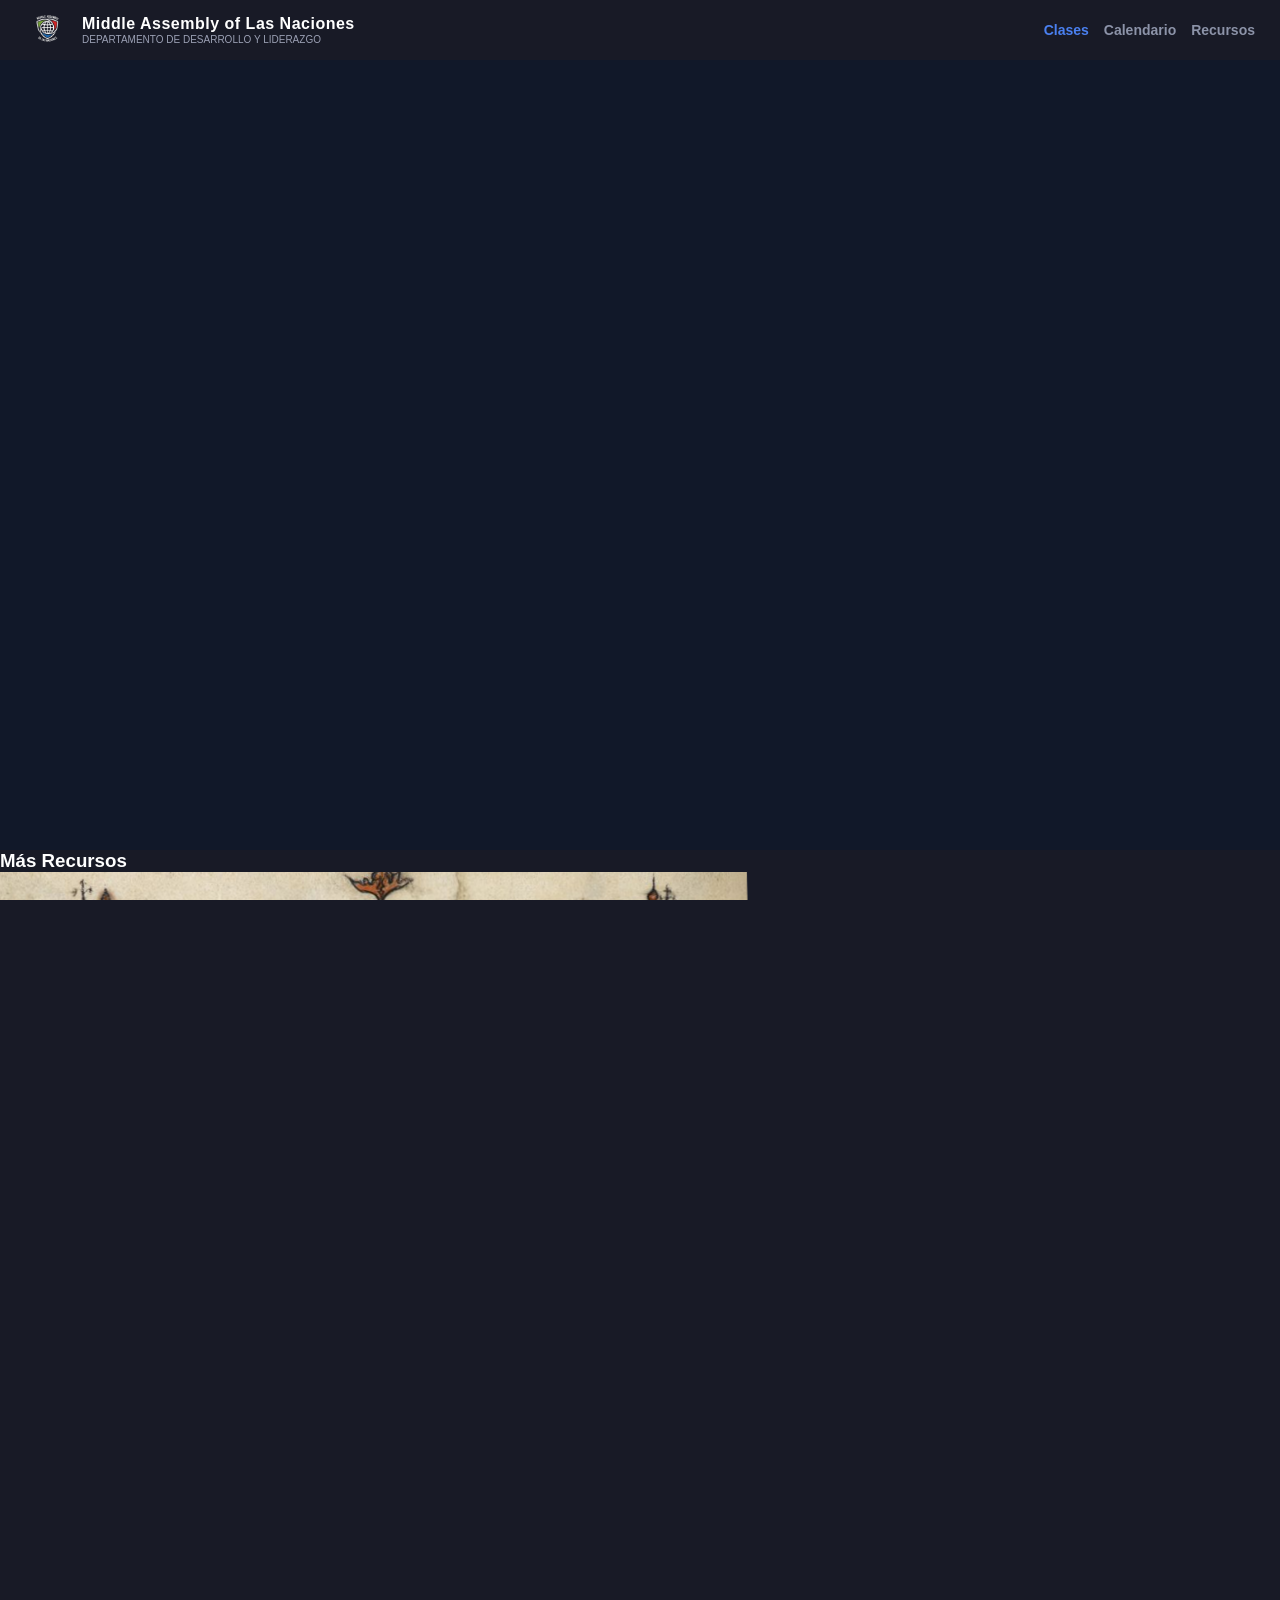
==== calendario.html @ 266d9690 "se agregaron html" ====
<!DOCTYPE html>
<html lang="es">
<head>
    <meta charset="UTF-8">
    <meta name="viewport" content="width=device-width, initial-scale=1.0">
    <title>Calendario - Middle Assembly of Las Naciones</title>
    <link rel="stylesheet" href="styles.css">
    <link rel="stylesheet" href="https://cdnjs.cloudflare.com/ajax/libs/font-awesome/6.4.0/css/all.min.css">
    <link rel="icon" type="image/png" href="imagenes/favicom.png">
</head>
<body>

    <div id="app-content" class="hidden app-wrapper">
        <header class="navbar">
            <div class="nav-left">
                <div class="logo">
                    <img src="imagenes/Logo.png" alt="Logo Middle Assembly" class="logo-site">
                    <div class="logo-text">
                        <span class="brand-name" data-i18n="brandName">Instituto Middle Assembly of Las Naciones</span>
                        <span class="brand-sub" data-i18n="brandSub">Departamento de Desarrollo y Liderazgo</span>
                    </div>
                </div>
            </div>

            <button class="menu-toggle" id="mobile-menu-btn" aria-label="Abrir menú">
                <i class="fa-solid fa-bars"></i>
            </button>

            <nav class="nav-links" id="nav-menu">
                <a href="index.html" data-i18n="navHome">Inicio</a>
                <a href="clases.html" data-i18n="navClasses">Clases</a>
                <a href="recursos.html" data-i18n="navResources">Recursos</a>
                <a href="calendario.html" class="active" data-i18n="navCalendar">Calendario</a>
                <a href="tareas.html" data-i18n="navTasks">Tareas</a>
                <a href="foro.html" data-i18n="navForum">Foro</a>
                <a href="avisos.html" data-i18n="navNotices">Avisos</a>
                <a href="perfil.html" data-i18n="navProfile">Mi Perfil</a>
                <a href="soporte.html" data-i18n="navSupport">Soporte</a>

                <div class="lang-selector">
                    <i class="fa-solid fa-globe"></i>
                    <select id="nav-language-select">
                        <option value="es">Español</option>
                        <option value="en">English</option>
                        <option value="ht">Kreyòl Ayisyen</option>
                        <option value="ko">한국어</option>
                        <option value="zh">繁體中文 (Hong Kong)</option>
                        <option value="it">Italiano</option>
                        <option value="fr">Français</option>
                        <option value="pt">Português</option>
                        <option value="de">Deutsch</option>
                        <option value="ru">Русский</option>
                        <option value="ar">العربية</option>
                        <option value="ja">日本語</option>
                        <option value="hi">हिन्दी</option>
                        <option value="tr">Türkçe</option>
                        <option value="nl">Nederlands</option>
                    </select>
                </div>

                <button id="logout-btn" class="btn-logout" title="Cerrar sesión">
                    <i class="fa-solid fa-right-from-bracket"></i> <span data-i18n="logout">Salir</span>
                </button>
            </nav>
        </header>

        <section class="hero-section">
            <div class="hero-overlay"></div>
            <div class="hero-content">
                <h1 data-i18n="navCalendar">Calendario</h1>
                <p>Consulta aquí las fechas importantes, horarios de clases y eventos programados.</p>
            </div>
        </section>

        <footer class="site-footer">
            <div class="footer-content">
                <p>&copy; 2026 Instituto Middle Assembly of Las Naciones. Todos los derechos reservados.</p>
                <p class="footer-sub">Departamento de Desarrollo y Liderazgo</p>
            </div>
        </footer>
    </div>

    <script src="script.js"></script>
</body>
</html>
---- styles.css ----
* {
    margin: 0;
    padding: 0;
    box-sizing: border-box;
    font-family: -apple-system, BlinkMacSystemFont, "Segoe UI", Roboto, Helvetica, Arial, sans-serif;
}

html, body {
    background-color: #181a26;
    color: #ffffff;
    height: 100vh;
    overflow: hidden;
}

.hidden {
    display: none !important;
}

.app-wrapper {
    display: flex;
    flex-direction: column;
    height: 100vh;
    width: 100vw;
    position: relative;
}

select option {
    background-color: #181a26;
    color: #ffffff;
    padding: 8px;
}

/* --- Modal Login --- */
.modal-overlay {
    position: fixed;
    top: 0;
    left: 0;
    width: 100vw;
    height: 100vh;
    background: rgba(15, 17, 26, 0.95);
    display: flex;
    justify-content: center;
    align-items: center;
    z-index: 1000;
}

.modal-card {
    background: #181a26;
    padding: 35px;
    border-radius: 12px;
    box-shadow: 0 8px 24px rgba(0, 0, 0, 0.5);
    width: 90%;
    max-width: 420px;
    border: 1px solid #2d3248;
}

.modal-header {
    display: flex;
    justify-content: space-between;
    align-items: center;
    margin-bottom: 25px;
}

.modal-logo {
    height: 60px;
    object-fit: contain;
}

.modal-lang-selector {
    display: flex;
    align-items: center;
    gap: 6px;
    background: #252836;
    padding: 6px 10px;
    border-radius: 4px;
    border: 1px solid #2d3248;
}

.modal-lang-selector i {
    color: #8c93a8;
    font-size: 14px;
}

.modal-lang-selector select {
    background: transparent;
    color: #ffffff;
    border: none;
    outline: none;
    font-size: 13px;
    cursor: pointer;
}

.modal-body h2 {
    font-size: 20px;
    margin-bottom: 6px;
    color: #ffffff;
}

.modal-body p {
    font-size: 12px;
    color: #9ba0b4;
    margin-bottom: 20px;
}

.form-group {
    margin-bottom: 18px;
    display: flex;
    flex-direction: column;
    gap: 6px;
}

.form-group label {
    font-size: 13px;
    color: #8c93a8;
}

.form-group input {
    width: 100%;
    padding: 12px;
    border-radius: 6px;
    border: 1px solid #2d3248;
    background: #252836;
    color: #ffffff;
    font-size: 14px;
    outline: none;
    transition: border-color 0.2s;
}

.form-group input:focus {
    border-color: #4a80f0;
}

.btn-submit {
    width: 100%;
    padding: 12px;
    background: #4a80f0;
    color: white;
    border: none;
    border-radius: 6px;
    font-size: 15px;
    font-weight: 600;
    cursor: pointer;
    transition: background 0.2s;
    display: flex;
    justify-content: center;
    align-items: center;
    gap: 8px;
}

.btn-submit:hover {
    background: #3b6cd4;
}

.login-error {
    color: #ff5252;
    font-size: 13px;
    margin-bottom: 15px;
    text-align: center;
    display: none;
    background: rgba(255, 82, 82, 0.1);
    padding: 10px;
    border-radius: 6px;
    border: 1px solid rgba(255, 82, 82, 0.3);
}

.login-error.show {
    display: block;
}

/* --- Navbar --- */
.navbar {
    display: flex;
    justify-content: space-between;
    align-items: center;
    background-color: #181a26;
    padding: 10px 25px;
    height: 60px;
    position: sticky;
    top: 0;
    z-index: 100;
}

.nav-left {
    display: flex;
    align-items: center;
    gap: 20px;
    height: 100%;
}

.logo {
    display: flex;
    align-items: center;
    gap: 12px;
    height: 100%;
}

.logo-site {
    height: 45px;
    width: auto;
    object-fit: contain;
    display: block;
}

.logo-text {
    display: flex;
    flex-direction: column;
    line-height: 1.2;
}

.brand-name {
    font-weight: 700;
    font-size: 16px;
    letter-spacing: 0.5px;
    color: #ffffff;
}

.brand-sub {
    font-size: 10px;
    color: #9ba0b4;
    text-transform: uppercase;
}

.menu-toggle {
    display: none;
    background: transparent !important;
    border: none !important;
    outline: none;
    color: #ffffff;
    font-size: 24px;
    cursor: pointer;
    padding: 5px;
}

.nav-links {
    display: flex;
    align-items: center;
    gap: 15px;
}

.nav-links a {
    color: #8c93a8;
    text-decoration: none;
    font-size: 14px;
    font-weight: 600;
    transition: color 0.2s;
    cursor: pointer;
}

.nav-links a:hover,
.nav-links a.active {
    color: #4a80f0;
}

.lang-selector {
    display: flex;
    align-items: center;
    gap: 6px;
    background: #252836;
    padding: 6px 10px;
    border-radius: 4px;
    border: 1px solid #2d3248;
}

.lang-selector i {
    color: #8c93a8;
    font-size: 14px;
}

.lang-selector select {
    background: transparent;
    color: #ffffff;
    border: none;
    outline: none;
    font-size: 13px;
    cursor: pointer;
}

.btn-logout {
    background: transparent;
    border: 1px solid #ff5252;
    color: #ff5252;
    padding: 6px 12px;
    border-radius: 4px;
    cursor: pointer;
    font-size: 13px;
    transition: all 0.2s;
    display: flex;
    align-items: center;
    gap: 6px;
}

.btn-logout:hover {
    background: #ff5252;
    color: #ffffff;
}

/* --- Hero Section (Centrado Perfecto) --- */
.hero-section {
    position: relative;
    width: 100%;
    height: calc(100vh - 110px);
    background: url('https://images.unsplash.com/photo-1521587760476-6c12a4b040da?auto=format&fit=crop&q=80&w=1600') center/cover no-repeat;
    display: flex !important;
    flex-direction: column !important;
    align-items: center !important;
    justify-content: center !important;
    overflow-y: auto;
}

.hero-overlay {
    position: absolute;
    top: 0;
    left: 0;
    width: 100%;
    height: 100%;
    background: rgba(15, 23, 42, 0.75);
    z-index: 1;
}

.hero-content {
    position: relative;
    z-index: 2;
    text-align: center;
    padding: 20px;
    max-width: 1000px;
    width: 100%;
}

.hero-content h1 {
    font-size: 2.8rem;
    font-weight: 700;
    color: #ffffff;
    margin-bottom: 12px;
    text-shadow: 0 2px 8px rgba(0, 0, 0, 0.7);
}

.hero-content p {
    font-size: 1.15rem;
    color: #e2e8f0;
    text-shadow: 0 2px 4px rgba(0, 0, 0, 0.7);
    margin-bottom: 20px;
}

/* --- Estilos para la Grilla de Láminas en Recursos --- */
.laminas-grid {
    display: grid;
    grid-template-columns: repeat(auto-fit, minmax(220px, 1fr));
    gap: 16px;
    margin-top: 15px;
    width: 100%;
}

.lamina-card {
    background: rgba(24, 26, 38, 0.85);
    border: 1px solid #2d3248;
    border-radius: 8px;
    padding: 15px;
    display: flex;
    flex-direction: column;
    align-items: center;
    text-decoration: none;
    transition: transform 0.2s, border-color 0.2s, background 0.2s;
    cursor: pointer;
}

.lamina-card:hover {
    transform: translateY(-4px);
    border-color: #4a80f0;
    background: rgba(37, 40, 54, 0.95);
}

.lamina-icon {
    font-size: 32px;
    color: #4a80f0;
    margin-bottom: 10px;
}

.lamina-card span {
    color: #ffffff;
    font-size: 14px;
    font-weight: 600;
    text-align: center;
}

/* --- Pie de Página --- */
.site-footer {
    position: fixed;
    bottom: 0;
    left: 0;
    width: 100%;
    height: 50px;
    background-color: #11131c;
    border-top: 1px solid #2d3248;
    display: flex;
    align-items: center;
    justify-content: center;
    z-index: 99;
}

.footer-content {
    text-align: center;
}

.footer-content p {
    color: #8c93a8;
    font-size: 12px;
    line-height: 1.3;
}

.footer-sub {
    font-size: 10px !important;
    color: #636b83 !important;
}

/* --- Responsive --- */
@media (max-width: 900px) {
    .menu-toggle {
        display: block;
    }

    .nav-links {
        display: none;
        position: absolute;
        top: 60px;
        left: 0;
        width: 100%;
        background-color: #181a26;
        flex-direction: column;
        padding: 20px 0;
        gap: 18px;
        box-shadow: 0 8px 12px rgba(0, 0, 0, 0.6);
        border-bottom: 1px solid #2d3248;
    }

    .nav-links.active {
        display: flex;
    }

    .hero-content h1 {
        font-size: 2rem;
    }

    .hero-content p {
        font-size: 0.95rem;
    }

    .laminas-grid {
        grid-template-columns: repeat(2, 1fr);
    }
}
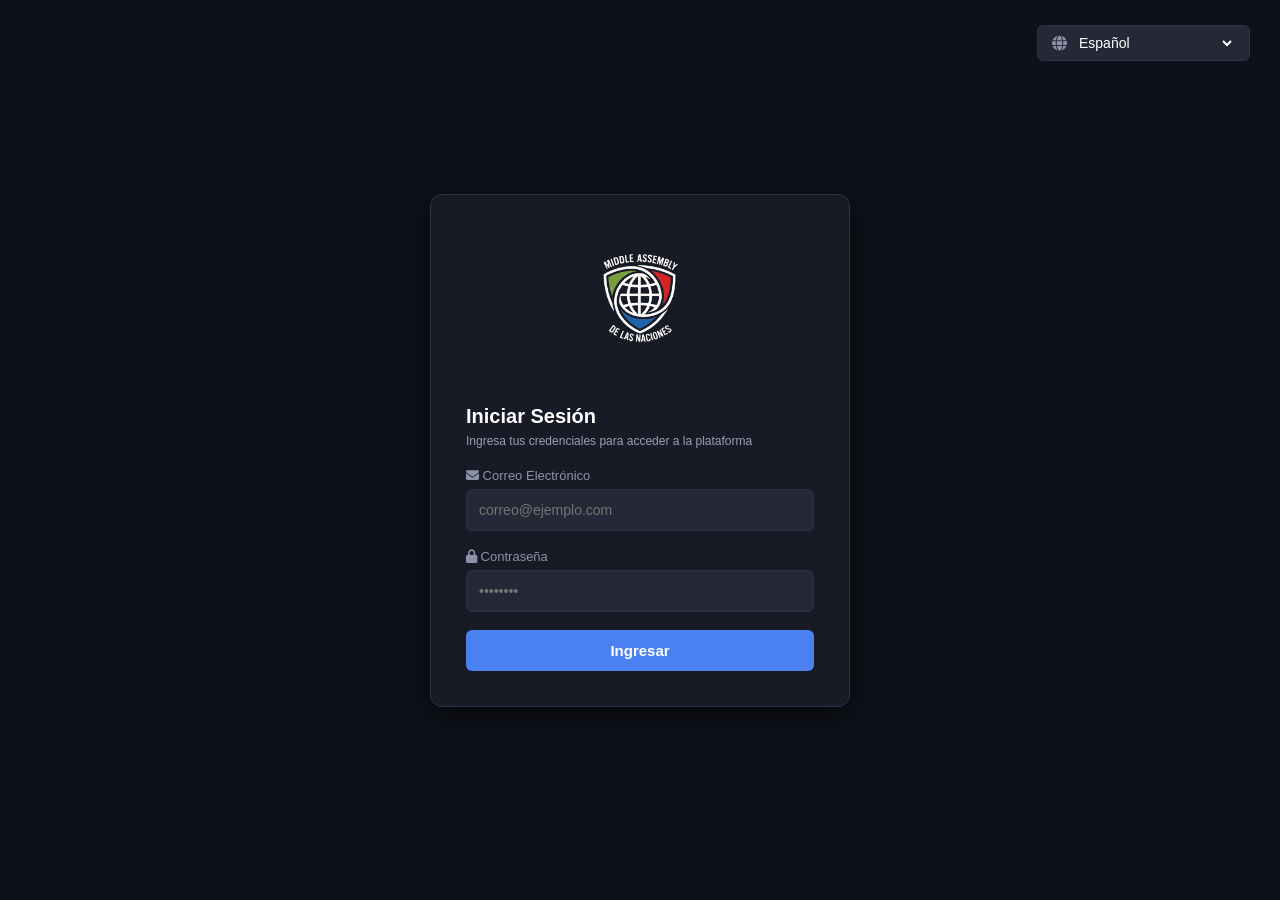
==== commit c8ba1ae8: "Solución de scroll independiente y aislamiento de estilos para el Catecismo de Heidelberg" ====
--- a/calendario.html
+++ b/calendario.html
@@ -64,13 +64,134 @@
             </nav>
         </header>
 
-        <section class="hero-section">
+        <!-- Cronograma y Calendario con el fondo unificado de la biblioteca -->
+        <main class="hero-section recursos-hero">
             <div class="hero-overlay"></div>
-            <div class="hero-content">
-                <h1 data-i18n="navCalendar">Calendario</h1>
-                <p>Consulta aquí las fechas importantes, horarios de clases y eventos programados.</p>
+            <div class="hero-content recursos-container-inner">
+                <div class="cronograma-header">
+                    <h3>Cronograma</h3>
+                    <h1 data-i18n="navCalendar">Calendario de Clases</h1>
+                </div>
+
+                <div class="cronograma-grid">
+                    <!-- Tarjeta 1: Doctrina Reformada -->
+                    <div class="clase-card">
+                        <div class="clase-card-content">
+                            <i class="fa-solid fa-book-bible clase-icon"></i>
+                            <div class="clase-info">
+                                <h2>Doctrina Reformada</h2>
+                                <div class="fechas-list">
+                                    <!-- Clase 1: 7 Nov 2026 -->
+                                    <a href="https://calendar.google.com/calendar/render?action=TEMPLATE&text=Clase%3A+Doctrina+Reformada+(Clase+1)&dates=20261107T140000Z/20261107T160000Z&details=Clase+1+de+Doctrina+Reformada+-+Middle+Assembly" target="_blank" rel="noopener noreferrer" class="fecha-link" title="Agregar a Google Calendar">
+                                        <span>7 de Noviembre de 2026</span> <i class="fa-regular fa-calendar-plus"></i>
+                                    </a>
+                                    <!-- Clase 2: 14 Nov 2026 -->
+                                    <a href="https://calendar.google.com/calendar/render?action=TEMPLATE&text=Clase%3A+Doctrina+Reformada+(Clase+2)&dates=20261114T140000Z/20261114T160000Z&details=Clase+2+de+Doctrina+Reformada+-+Middle+Assembly" target="_blank" rel="noopener noreferrer" class="fecha-link" title="Agregar a Google Calendar">
+                                        <span>14 de Noviembre de 2026</span> <i class="fa-regular fa-calendar-plus"></i>
+                                    </a>
+                                    <!-- Clase 3: 5 Dic 2026 -->
+                                    <a href="https://calendar.google.com/calendar/render?action=TEMPLATE&text=Clase%3A+Doctrina+Reformada+(Clase+3)&dates=20261205T140000Z/20261205T160000Z&details=Clase+3+de+Doctrina+Reformada+-+Middle+Assembly" target="_blank" rel="noopener noreferrer" class="fecha-link" title="Agregar a Google Calendar">
+                                        <span>5 de Diciembre de 2026</span> <i class="fa-regular fa-calendar-plus"></i>
+                                    </a>
+                                    <!-- Clase 4: 12 Dic 2026 -->
+                                    <a href="https://calendar.google.com/calendar/render?action=TEMPLATE&text=Clase%3A+Doctrina+Reformada+(Clase+4)&dates=20261212T140000Z/20261212T160000Z&details=Clase+4+de+Doctrina+Reformada+-+Middle+Assembly" target="_blank" rel="noopener noreferrer" class="fecha-link" title="Agregar a Google Calendar">
+                                        <span>12 de Diciembre de 2026</span> <i class="fa-regular fa-calendar-plus"></i>
+                                    </a>
+                                </div>
+                            </div>
+                        </div>
+                        <p class="calendar-instruction">Presiona la fecha de cada clase para agregar el evento a su calendario</p>
+                    </div>
+
+                    <!-- Tarjeta 2: Teología Reformada -->
+                    <div class="clase-card">
+                        <div class="clase-card-content">
+                            <i class="fa-solid fa-graduation-cap clase-icon"></i>
+                            <div class="clase-info">
+                                <h2>Teología Reformada</h2>
+                                <div class="fechas-list">
+                                    <!-- Clase 1: 9 Ene 2027 -->
+                                    <a href="https://calendar.google.com/calendar/render?action=TEMPLATE&text=Clase%3A+Teolog%C3%ada+Reformada+(Clase+1)&dates=20270109T140000Z/20270109T160000Z&details=Clase+1+de+Teolog%C3%ada+Reformada+-+Middle+Assembly" target="_blank" rel="noopener noreferrer" class="fecha-link" title="Agregar a Google Calendar">
+                                        <span>9 de Enero de 2027</span> <i class="fa-regular fa-calendar-plus"></i>
+                                    </a>
+                                    <!-- Clase 2: 16 Ene 2027 -->
+                                    <a href="https://calendar.google.com/calendar/render?action=TEMPLATE&text=Clase%3A+Teolog%C3%ada+Reformada+(Clase+2)&dates=20270116T140000Z/20270116T160000Z&details=Clase+2+de+Teolog%C3%ada+Reformada+-+Middle+Assembly" target="_blank" rel="noopener noreferrer" class="fecha-link" title="Agregar a Google Calendar">
+                                        <span>16 de Enero de 2027</span> <i class="fa-regular fa-calendar-plus"></i>
+                                    </a>
+                                    <!-- Clase 3: 6 Feb 2027 -->
+                                    <a href="https://calendar.google.com/calendar/render?action=TEMPLATE&text=Clase%3A+Teolog%C3%ada+Reformada+(Clase+3)&dates=20270206T140000Z/20270206T160000Z&details=Clase+3+de+Teolog%C3%ada+Reformada+-+Middle+Assembly" target="_blank" rel="noopener noreferrer" class="fecha-link" title="Agregar a Google Calendar">
+                                        <span>6 de Febrero de 2027</span> <i class="fa-regular fa-calendar-plus"></i>
+                                    </a>
+                                    <!-- Clase 4: 13 Feb 2027 -->
+                                    <a href="https://calendar.google.com/calendar/render?action=TEMPLATE&text=Clase%3A+Teolog%C3%ada+Reformada+(Clase+4)&dates=20270213T140000Z/20270213T160000Z&details=Clase+4+de+Teolog%C3%ada+Reformada+-+Middle+Assembly" target="_blank" rel="noopener noreferrer" class="fecha-link" title="Agregar a Google Calendar">
+                                        <span>13 de Febrero de 2027</span> <i class="fa-regular fa-calendar-plus"></i>
+                                    </a>
+                                </div>
+                            </div>
+                        </div>
+                        <p class="calendar-instruction">Presiona la fecha de cada clase para agregar el evento a su calendario</p>
+                    </div>
+
+                    <!-- Tarjeta 3: Gobierno Reformado -->
+                    <div class="clase-card">
+                        <div class="clase-card-content">
+                            <i class="fa-solid fa-landmark clase-icon"></i>
+                            <div class="clase-info">
+                                <h2>Gobierno Reformado</h2>
+                                <div class="fechas-list">
+                                    <!-- Clase 1: 6 Mar 2027 -->
+                                    <a href="https://calendar.google.com/calendar/render?action=TEMPLATE&text=Clase%3A+Gobierno+Reformado+(Clase+1)&dates=20270306T140000Z/20270306T160000Z&details=Clase+1+de+Gobierno+Reformado+-+Middle+Assembly" target="_blank" rel="noopener noreferrer" class="fecha-link" title="Agregar a Google Calendar">
+                                        <span>6 de Marzo de 2027</span> <i class="fa-regular fa-calendar-plus"></i>
+                                    </a>
+                                    <!-- Clase 2: 13 Mar 2027 -->
+                                    <a href="https://calendar.google.com/calendar/render?action=TEMPLATE&text=Clase%3A+Gobierno+Reformado+(Clase+2)&dates=20270313T140000Z/20270313T160000Z&details=Clase+2+de+Gobierno+Reformado+-+Middle+Assembly" target="_blank" rel="noopener noreferrer" class="fecha-link" title="Agregar a Google Calendar">
+                                        <span>13 de Marzo de 2027</span> <i class="fa-regular fa-calendar-plus"></i>
+                                    </a>
+                                    <!-- Clase 3: 3 Abr 2027 -->
+                                    <a href="https://calendar.google.com/calendar/render?action=TEMPLATE&text=Clase%3A+Gobierno+Reformado+(Clase+3)&dates=20270403T140000Z/20270403T160000Z&details=Clase+3+de+Gobierno+Reformado+-+Middle+Assembly" target="_blank" rel="noopener noreferrer" class="fecha-link" title="Agregar a Google Calendar">
+                                        <span>3 de Abril de 2027</span> <i class="fa-regular fa-calendar-plus"></i>
+                                    </a>
+                                    <!-- Clase 4: 10 Abr 2027 -->
+                                    <a href="https://calendar.google.com/calendar/render?action=TEMPLATE&text=Clase%3A+Gobierno+Reformado+(Clase+4)&dates=20270410T140000Z/20270410T160000Z&details=Clase+4+de+Gobierno+Reformado+-+Middle+Assembly" target="_blank" rel="noopener noreferrer" class="fecha-link" title="Agregar a Google Calendar">
+                                        <span>10 de Abril de 2027</span> <i class="fa-regular fa-calendar-plus"></i>
+                                    </a>
+                                </div>
+                            </div>
+                        </div>
+                        <p class="calendar-instruction">Presiona la fecha de cada clase para agregar el evento a su calendario</p>
+                    </div>
+
+                    <!-- Tarjeta 4: Liderazgo Eficaz -->
+                    <div class="clase-card">
+                        <div class="clase-card-content">
+                            <i class="fa-solid fa-users-gear clase-icon"></i>
+                            <div class="clase-info">
+                                <h2>Liderazgo Eficaz</h2>
+                                <div class="fechas-list">
+                                    <!-- Clase 1: 1 May 2027 -->
+                                    <a href="https://calendar.google.com/calendar/render?action=TEMPLATE&text=Clase%3A+Liderazgo+Eficaz+(Clase+1)&dates=20270501T140000Z/20270501T160000Z&details=Clase+1+de+Liderazgo+Eficaz+-+Middle+Assembly" target="_blank" rel="noopener noreferrer" class="fecha-link" title="Agregar a Google Calendar">
+                                        <span>1 de Mayo de 2027</span> <i class="fa-regular fa-calendar-plus"></i>
+                                    </a>
+                                    <!-- Clase 2: 8 May 2027 -->
+                                    <a href="https://calendar.google.com/calendar/render?action=TEMPLATE&text=Clase%3A+Liderazgo+Eficaz+(Clase+2)&dates=20270508T140000Z/20270508T160000Z&details=Clase+2+de+Liderazgo+Eficaz+-+Middle+Assembly" target="_blank" rel="noopener noreferrer" class="fecha-link" title="Agregar a Google Calendar">
+                                        <span>8 de Mayo de 2027</span> <i class="fa-regular fa-calendar-plus"></i>
+                                    </a>
+                                    <!-- Clase 3: 5 Jun 2027 -->
+                                    <a href="https://calendar.google.com/calendar/render?action=TEMPLATE&text=Clase%3A+Liderazgo+Eficaz+(Clase+3)&dates=20270605T140000Z/20270605T160000Z&details=Clase+3+de+Liderazgo+Eficaz+-+Middle+Assembly" target="_blank" rel="noopener noreferrer" class="fecha-link" title="Agregar a Google Calendar">
+                                        <span>5 de Junio de 2027</span> <i class="fa-regular fa-calendar-plus"></i>
+                                    </a>
+                                    <!-- Clase 4: 12 Jun 2027 -->
+                                    <a href="https://calendar.google.com/calendar/render?action=TEMPLATE&text=Clase%3A+Liderazgo+Eficaz+(Clase+4)&dates=20270612T140000Z/20270612T160000Z&details=Clase+4+de+Liderazgo+Eficaz+-+Middle+Assembly" target="_blank" rel="noopener noreferrer" class="fecha-link" title="Agregar a Google Calendar">
+                                        <span>12 de Junio de 2027</span> <i class="fa-regular fa-calendar-plus"></i>
+                                    </a>
+                                </div>
+                            </div>
+                        </div>
+                        <p class="calendar-instruction">Presiona la fecha de cada clase para agregar el evento a su calendario</p>
+                    </div>
+                </div>
             </div>
-        </section>
+        </main>
 
         <footer class="site-footer">
             <div class="footer-content">
--- a/styles.css
+++ b/styles.css
@@ -5,11 +5,21 @@
     font-family: -apple-system, BlinkMacSystemFont, "Segoe UI", Roboto, Helvetica, Arial, sans-serif;
 }
 
-html, body {
+html {
     background-color: #181a26;
     color: #ffffff;
-    height: 100vh;
-    overflow: hidden;
+    overflow-x: hidden !important;
+    width: 100%;
+}
+
+body {
+    background-color: #181a26;
+    color: #ffffff;
+    min-height: 100vh;
+    overflow-x: hidden !important;
+    overflow-y: auto !important;
+    width: 100%;
+    position: relative;
 }
 
 .hidden {
@@ -19,9 +29,11 @@
 .app-wrapper {
     display: flex;
     flex-direction: column;
-    height: 100vh;
-    width: 100vw;
+    min-height: 100vh;
+    width: 100%;
+    max-width: 100%;
     position: relative;
+    overflow-x: hidden;
 }
 
 select option {
@@ -44,6 +56,34 @@
     z-index: 1000;
 }
 
+.modal-lang-selector-top {
+    position: absolute;
+    top: 25px;
+    right: 30px;
+    display: flex;
+    align-items: center;
+    gap: 8px;
+    background: #252836;
+    padding: 8px 14px;
+    border-radius: 6px;
+    border: 1px solid #2d3248;
+    z-index: 1001;
+}
+
+.modal-lang-selector-top i {
+    color: #8c93a8;
+    font-size: 15px;
+}
+
+.modal-lang-selector-top select {
+    background: transparent;
+    color: #ffffff;
+    border: none;
+    outline: none;
+    font-size: 14px;
+    cursor: pointer;
+}
+
 .modal-card {
     background: #181a26;
     padding: 35px;
@@ -56,38 +96,14 @@
 
 .modal-header {
     display: flex;
-    justify-content: space-between;
+    justify-content: center;
     align-items: center;
     margin-bottom: 25px;
 }
 
 .modal-logo {
-    height: 60px;
+    height: 150px;
     object-fit: contain;
-}
-
-.modal-lang-selector {
-    display: flex;
-    align-items: center;
-    gap: 6px;
-    background: #252836;
-    padding: 6px 10px;
-    border-radius: 4px;
-    border: 1px solid #2d3248;
-}
-
-.modal-lang-selector i {
-    color: #8c93a8;
-    font-size: 14px;
-}
-
-.modal-lang-selector select {
-    background: transparent;
-    color: #ffffff;
-    border: none;
-    outline: none;
-    font-size: 13px;
-    cursor: pointer;
 }
 
 .modal-body h2 {
@@ -167,7 +183,7 @@
     display: block;
 }
 
-/* --- Navbar --- */
+/* --- Navbar Superior --- */
 .navbar {
     display: flex;
     justify-content: space-between;
@@ -178,6 +194,8 @@
     position: sticky;
     top: 0;
     z-index: 100;
+    border-bottom: 1px solid #2d3248;
+    width: 100%;
 }
 
 .nav-left {
@@ -195,7 +213,7 @@
 }
 
 .logo-site {
-    height: 45px;
+    height: 40px;
     width: auto;
     object-fit: contain;
     display: block;
@@ -209,7 +227,7 @@
 
 .brand-name {
     font-weight: 700;
-    font-size: 16px;
+    font-size: 15px;
     letter-spacing: 0.5px;
     color: #ffffff;
 }
@@ -294,17 +312,18 @@
     color: #ffffff;
 }
 
-/* --- Hero Section (Centrado Perfecto) --- */
+/* --- Hero Section & Fondos Unificados --- */
 .hero-section {
     position: relative;
     width: 100%;
-    height: calc(100vh - 110px);
+    min-height: calc(100vh - 110px);
     background: url('https://images.unsplash.com/photo-1521587760476-6c12a4b040da?auto=format&fit=crop&q=80&w=1600') center/cover no-repeat;
     display: flex !important;
     flex-direction: column !important;
     align-items: center !important;
     justify-content: center !important;
-    overflow-y: auto;
+    padding: 40px 20px;
+    overflow-x: hidden;
 }
 
 .hero-overlay {
@@ -313,7 +332,7 @@
     left: 0;
     width: 100%;
     height: 100%;
-    background: rgba(15, 23, 42, 0.75);
+    background: rgba(15, 23, 42, 0.82);
     z-index: 1;
 }
 
@@ -322,7 +341,7 @@
     z-index: 2;
     text-align: center;
     padding: 20px;
-    max-width: 1000px;
+    max-width: 900px;
     width: 100%;
 }
 
@@ -330,63 +349,248 @@
     font-size: 2.8rem;
     font-weight: 700;
     color: #ffffff;
-    margin-bottom: 12px;
-    text-shadow: 0 2px 8px rgba(0, 0, 0, 0.7);
+    margin-bottom: 16px;
+    text-shadow: 0 2px 6px rgba(0, 0, 0, 0.6);
 }
 
 .hero-content p {
-    font-size: 1.15rem;
+    font-size: 1.25rem;
     color: #e2e8f0;
-    text-shadow: 0 2px 4px rgba(0, 0, 0, 0.7);
-    margin-bottom: 20px;
-}
-
-/* --- Estilos para la Grilla de Láminas en Recursos --- */
+    text-shadow: 0 2px 4px rgba(0, 0, 0, 0.6);
+}
+
+/* --- Recursos y Calendario Adaptados al Hero --- */
+.recursos-hero {
+    justify-content: flex-start !important;
+}
+
+.recursos-container-inner {
+    max-width: 1100px !important;
+    margin: 20px auto;
+    text-align: left !important;
+    width: 100% !important;
+}
+
+.recursos-header {
+    text-align: center;
+    margin-bottom: 35px;
+}
+
+.recursos-header h3 {
+    font-size: 0.95rem;
+    color: #4a80f0;
+    text-transform: uppercase;
+    letter-spacing: 1.5px;
+    margin-bottom: 8px;
+}
+
+.recursos-header h1 {
+    font-size: 2.3rem;
+    color: #ffffff;
+    margin-bottom: 10px;
+    font-weight: 700;
+}
+
+.recursos-header p {
+    color: #cbd5e1;
+    font-size: 1.05rem;
+    margin-bottom: 0;
+}
+
+/* --- Agrupaciones de Recursos --- */
+.recursos-section-group {
+    margin-bottom: 35px;
+    width: 100%;
+}
+
+.section-category-title {
+    font-size: 1.25rem;
+    color: #ffffff;
+    margin-bottom: 15px;
+    padding-bottom: 6px;
+    border-bottom: 1px solid rgba(255, 255, 255, 0.15);
+    display: flex;
+    align-items: center;
+    gap: 10px;
+}
+
+.section-category-title i {
+    color: #4a80f0;
+    font-size: 1rem;
+}
+
+/* --- Tarjetas de Láminas (Recursos) - Más oscuras --- */
 .laminas-grid {
     display: grid;
-    grid-template-columns: repeat(auto-fit, minmax(220px, 1fr));
-    gap: 16px;
-    margin-top: 15px;
+    grid-template-columns: repeat(auto-fit, minmax(260px, 1fr));
+    gap: 20px;
     width: 100%;
 }
 
 .lamina-card {
-    background: rgba(24, 26, 38, 0.85);
-    border: 1px solid #2d3248;
-    border-radius: 8px;
-    padding: 15px;
-    display: flex;
-    flex-direction: column;
-    align-items: center;
+    background: rgba(18, 21, 31, 0.94);
+    border: 1px solid #232738;
+    border-radius: 12px;
+    padding: 18px 20px;
+    display: flex;
+    align-items: center;
+    gap: 15px;
     text-decoration: none;
-    transition: transform 0.2s, border-color 0.2s, background 0.2s;
-    cursor: pointer;
+    box-shadow: 0 8px 20px rgba(0, 0, 0, 0.5);
+    transition: transform 0.2s ease, border-color 0.2s ease, background 0.2s ease;
 }
 
 .lamina-card:hover {
     transform: translateY(-4px);
     border-color: #4a80f0;
-    background: rgba(37, 40, 54, 0.95);
+    background: rgba(24, 28, 41, 0.98);
 }
 
 .lamina-icon {
-    font-size: 32px;
+    font-size: 22px;
     color: #4a80f0;
-    margin-bottom: 10px;
+    flex-shrink: 0;
 }
 
 .lamina-card span {
-    color: #ffffff;
-    font-size: 14px;
-    font-weight: 600;
+    flex-grow: 1;
+    font-size: 0.98rem;
+    color: #ffffff;
+    font-weight: 500;
+}
+
+.lamina-arrow {
+    color: #727891;
+    font-size: 13px;
+    transition: transform 0.2s ease, color 0.2s ease;
+}
+
+.lamina-card:hover .lamina-arrow {
+    color: #4a80f0;
+    transform: translate(2px, -2px);
+}
+
+/* --- Cronograma y Calendario --- */
+.cronograma-header {
     text-align: center;
+    margin-bottom: 35px;
+}
+
+.cronograma-header h3 {
+    font-size: 0.95rem;
+    color: #4a80f0;
+    text-transform: uppercase;
+    letter-spacing: 1.5px;
+    margin-bottom: 8px;
+}
+
+.cronograma-header h1 {
+    font-size: 2.3rem;
+    color: #ffffff;
+    font-weight: 700;
+}
+
+.cronograma-grid {
+    display: grid;
+    grid-template-columns: repeat(auto-fit, minmax(260px, 1fr));
+    gap: 25px;
+    text-align: left;
+    width: 100%;
+}
+
+/* --- Tarjetas de Clases (Calendario) - Más oscuras --- */
+.clase-card {
+    background: rgba(18, 21, 31, 0.94);
+    border: 1px solid #232738;
+    border-radius: 12px;
+    padding: 25px;
+    box-shadow: 0 8px 20px rgba(0, 0, 0, 0.5);
+    display: flex;
+    flex-direction: column;
+    justify-content: space-between;
+    transition: transform 0.2s ease, border-color 0.2s ease;
+}
+
+.clase-card:hover {
+    transform: translateY(-4px);
+    border-color: #4a80f0;
+}
+
+.clase-card-content {
+    display: flex;
+    align-items: flex-start;
+    gap: 15px;
+    margin-bottom: 15px;
+}
+
+.clase-icon {
+    font-size: 28px;
+    color: #4a80f0;
+    margin-top: 4px;
+}
+
+.clase-info {
+    width: 100%;
+}
+
+.clase-info h2 {
+    font-size: 1.25rem;
+    color: #ffffff;
+    margin-bottom: 15px;
+}
+
+.fechas-list {
+    display: flex;
+    flex-direction: column;
+    gap: 10px;
+    margin: 0;
+}
+
+.fecha-link {
+    font-size: 0.92rem;
+    color: #9ba0b4;
+    display: flex;
+    align-items: center;
+    justify-content: space-between;
+    text-decoration: none;
+    padding: 6px 10px;
+    background: rgba(255, 255, 255, 0.02);
+    border-radius: 6px;
+    border: 1px solid transparent;
+    transition: all 0.2s ease;
+}
+
+.fecha-link:hover {
+    color: #ffffff;
+    background: rgba(74, 128, 240, 0.08);
+    border-color: rgba(74, 128, 240, 0.3);
+}
+
+.fecha-link i {
+    color: #4a80f0;
+    font-size: 16px;
+    transition: transform 0.2s ease;
+}
+
+.fecha-link:hover i {
+    transform: scale(1.15);
+}
+
+/* --- Texto guía inferior forzado a tamaño pequeño --- */
+.calendar-instruction {
+    font-size: 0.75rem !important;
+    color: #8c93a8 !important;
+    text-align: center !important;
+    margin-top: 15px !important;
+    border-top: 1px solid rgba(255, 255, 255, 0.08) !important;
+    padding-top: 10px !important;
+    line-height: 1.2 !important;
 }
 
 /* --- Pie de Página --- */
 .site-footer {
-    position: fixed;
-    bottom: 0;
-    left: 0;
+    position: relative !important;
+    margin-top: auto;
     width: 100%;
     height: 50px;
     background-color: #11131c;
@@ -443,8 +647,363 @@
     .hero-content p {
         font-size: 0.95rem;
     }
-
-    .laminas-grid {
-        grid-template-columns: repeat(2, 1fr);
-    }
+}
+/* --- Estilos para el Logo Grande del Hero en el Index --- */
+.hero-logo-link {
+    display: inline-block;
+    margin-bottom: 20px;
+    transition: transform 0.2s ease, opacity 0.2s ease;
+}
+
+.hero-logo-link:hover {
+    transform: scale(1.05);
+    opacity: 0.95;
+}
+
+.hero-logo-main {
+    height: 200px; /* Tamaño grande y destacado */
+    width: auto;
+    object-fit: contain;
+    filter: drop-shadow(0 4px 10px rgba(0, 0, 0, 0.5));
+}
+
+/* --- Botón de Enlace a la Página Oficial --- */
+.official-site-banner {
+    margin-top: 25px;
+}
+
+.btn-official-site {
+    display: inline-flex;
+    align-items: center;
+    gap: 10px;
+    background: rgba(74, 128, 240, 0.15);
+    color: #ffffff;
+    border: 1px solid #4a80f0;
+    padding: 10px 22px;
+    border-radius: 8px;
+    font-size: 0.95rem;
+    font-weight: 500;
+    text-decoration: none;
+    box-shadow: 0 4px 15px rgba(0, 0, 0, 0.3);
+    transition: all 0.2s ease;
+}
+
+.btn-official-site:hover {
+    background: #4a80f0;
+    color: #ffffff;
+    transform: translateY(-2px);
+    box-shadow: 0 6px 20px rgba(74, 128, 240, 0.4);
+}
+
+.btn-official-site i {
+    font-size: 1rem;
+    color: #4a80f0;
+    transition: color 0.2s ease;
+}
+
+.btn-official-site:hover i {
+    color: #ffffff;
+}
+/* --- Estilos para la Página de Detalle de Recursos --- */
+.recurso-detalle-main {
+    position: relative;
+    z-index: 2;
+    max-width: 1100px;
+    width: 92%;
+    margin: 30px auto 60px auto;
+    display: flex;
+    flex-direction: column;
+    gap: 20px;
+}
+
+/* Breadcrumb / Ruta de navegación */
+.breadcrumb-container {
+    font-size: 0.85rem;
+    color: #8c93a8;
+}
+
+.breadcrumb-container a {
+    color: #4a80f0;
+    text-decoration: none;
+    transition: color 0.2s;
+}
+
+.breadcrumb-container a:hover {
+    text-decoration: underline;
+}
+
+.breadcrumb-container span {
+    color: #ffffff;
+}
+
+/* Banner Superior del Recurso */
+.recurso-hero-banner {
+    position: relative;
+    width: 100%;
+    height: 240px;
+    border-radius: 12px;
+    overflow: hidden;
+    display: flex;
+    align-items: center;
+    justify-content: center;
+    box-shadow: 0 8px 25px rgba(0, 0, 0, 0.5);
+    border: 1px solid #2d3248;
+}
+
+.recurso-banner-img {
+    position: absolute;
+    top: 0;
+    left: 0;
+    width: 100%;
+    height: 100%;
+    object-fit: cover;
+}
+
+.recurso-banner-overlay {
+    position: absolute;
+    top: 0;
+    left: 0;
+    width: 100%;
+    height: 100%;
+    background: rgba(15, 23, 42, 0.75);
+    z-index: 1;
+}
+
+.recurso-banner-content {
+    position: relative;
+    z-index: 2;
+    text-align: center;
+    padding: 20px;
+}
+
+.recurso-banner-content h1 {
+    font-size: 2.5rem;
+    font-weight: 700;
+    color: #ffffff;
+    text-shadow: 0 2px 8px rgba(0, 0, 0, 0.7);
+}
+
+/* Tarjeta Contenedora Principal de Texto */
+.recurso-content-card {
+    background: rgba(18, 21, 31, 0.95);
+    border: 1px solid #2d3248;
+    border-radius: 12px;
+    padding: 35px;
+    box-shadow: 0 10px 30px rgba(0, 0, 0, 0.5);
+}
+
+.recurso-intro-section p {
+    font-size: 1.05rem;
+    color: #cbd5e1;
+    line-height: 1.6;
+    margin-bottom: 30px;
+    text-align: justify;
+    border-left: 4px solid #4a80f0;
+    padding-left: 15px;
+}
+
+/* Cuadrícula de Versiones */
+.versiones-grid {
+    display: grid;
+    grid-template-columns: repeat(auto-fit, minmax(320px, 1fr));
+    gap: 25px;
+    margin-bottom: 25px;
+}
+
+.version-box {
+    background: rgba(25, 30, 44, 0.9);
+    border: 1px solid #2d3248;
+    border-radius: 10px;
+    padding: 25px;
+    box-shadow: inset 0 2px 4px rgba(0, 0, 0, 0.2);
+}
+
+.version-box h3 {
+    font-size: 1.15rem;
+    color: #4a80f0;
+    margin-bottom: 18px;
+    display: flex;
+    align-items: center;
+    gap: 10px;
+    border-bottom: 1px solid rgba(255, 255, 255, 0.1);
+    padding-bottom: 10px;
+}
+
+/* --- Ajuste equilibrado para los textos de los credos --- */
+.version-texto p {
+    margin-bottom: 1rem;
+    text-align: left;
+    font-size: 0.95rem;
+    color: #e2e8f0;
+    line-height: 1.6; /* Altura de línea natural y legible */
+    white-space: pre-line;
+}
+
+/* Espaciado controlado entre cada frase o salto hecho con <br> */
+.version-texto p br {
+    display: block;
+    content: "";
+    margin-bottom: 8px !important; /* Espacio exacto y limpio entre líneas */
+}
+
+/* Nota al pie */
+.recurso-footnote {
+    font-size: 0.85rem;
+    color: #8c93a8;
+    font-style: italic;
+    margin-top: 20px;
+    margin-bottom: 35px;
+    padding-top: 10px;
+    border-top: 1px solid rgba(255, 255, 255, 0.05);
+}
+
+/* Botón de Retorno */
+.recurso-back-action {
+    text-align: left;
+}
+
+.btn-volver-recursos {
+    display: inline-flex;
+    align-items: center;
+    gap: 8px;
+    background: #252836;
+    color: #ffffff;
+    border: 1px solid #2d3248;
+    padding: 10px 20px;
+    border-radius: 6px;
+    font-size: 0.92rem;
+    font-weight: 500;
+    text-decoration: none;
+    transition: all 0.2s ease;
+}
+
+.btn-volver-recursos:hover {
+    background: #4a80f0;
+    border-color: #4a80f0;
+    transform: translateY(-2px);
+}
+.credo-versificado {
+    font-family: inherit; /* Hereda la misma fuente de tu página */
+    font-size: 0.95rem;
+    color: #e2e8f0;
+    line-height: 1.6;
+    white-space: pre-wrap; /* Permite que el texto baje de línea si la pantalla es muy pequeña */
+    background: transparent; /* Sin fondos raros */
+    border: none;
+    padding: 0;
+    margin: 0;
+}
+.credo-versificado-resp {
+    white-space: pre-wrap;
+    word-wrap: break-word;
+}
+.credo-parrafos p {
+    margin-bottom: 1rem;
+    line-height: 1.6;
+    text-align: left;
+}
+/* --- ESTILOS EXCLUSIVOS PARA LA PÁGINA DEL CATECISMOS DE HEIDELBERG --- */
+body.page-heidelberg {
+    height: 100vh;
+    overflow: hidden !important;
+    margin: 0;
+    padding: 0;
+}
+
+body.page-heidelberg .app-wrapper.heidelberg-app-wrapper {
+    display: flex;
+    flex-direction: column;
+    height: 100vh;
+    width: 100%;
+    overflow: hidden;
+}
+
+body.page-heidelberg .heidelberg-layout {
+    display: flex;
+    flex: 1;
+    width: 100%;
+    height: calc(100vh - 60px); /* Resta la altura del navbar */
+    overflow: hidden;
+}
+
+body.page-heidelberg .heidelberg-aside {
+    width: 320px;
+    background-color: #181a26;
+    border-right: 1px solid #2d3248;
+    display: flex;
+    flex-direction: column;
+    height: 100%;
+    overflow: hidden;
+    flex-shrink: 0;
+}
+
+body.page-heidelberg .heidelberg-sidebar-header {
+    padding: 20px;
+    background-color: #11131c;
+    border-bottom: 1px solid #2d3248;
+    text-align: center;
+    flex-shrink: 0;
+}
+
+body.page-heidelberg .heidelberg-sidebar-header h2 {
+    font-size: 1.1rem;
+    color: #ffffff;
+    margin: 0;
+}
+
+body.page-heidelberg .heidelberg-search-box {
+    padding: 15px;
+    background: #181a26;
+    flex-shrink: 0;
+}
+
+body.page-heidelberg .heidelberg-search-box input {
+    width: 100%;
+    padding: 10px;
+    border-radius: 6px;
+    border: 1px solid #2d3248;
+    background: #252836;
+    color: white;
+    outline: none;
+    font-size: 0.9rem;
+    box-sizing: border-box;
+}
+
+/* Lista lateral con scroll vertical independiente */
+body.page-heidelberg .heidelberg-nav-list {
+    list-style: none;
+    padding: 0;
+    margin: 0;
+    flex: 1;
+    overflow-y: auto; /* Aquí habilitas el scroll exclusivamente para la lista */
+    width: 100%;
+}
+
+body.page-heidelberg .heidelberg-nav-item {
+    padding: 14px 20px;
+    font-size: 0.92rem;
+    border-bottom: 1px solid rgba(255, 255, 255, 0.04);
+    cursor: pointer;
+    color: #cbd5e1;
+    display: block;
+    transition: all 0.2s ease;
+}
+
+body.page-heidelberg .heidelberg-nav-item:hover {
+    background: rgba(74, 128, 240, 0.1);
+    color: #ffffff;
+}
+
+body.page-heidelberg .heidelberg-nav-item.active {
+    background: #4a80f0;
+    color: #ffffff;
+    font-weight: 600;
+}
+
+body.page-heidelberg .heidelberg-main {
+    flex: 1;
+    padding: 30px 40px;
+    overflow-y: auto; /* Scroll independiente para el contenido del texto principal */
+    background-color: #181a26;
+    height: 100%;
 }
